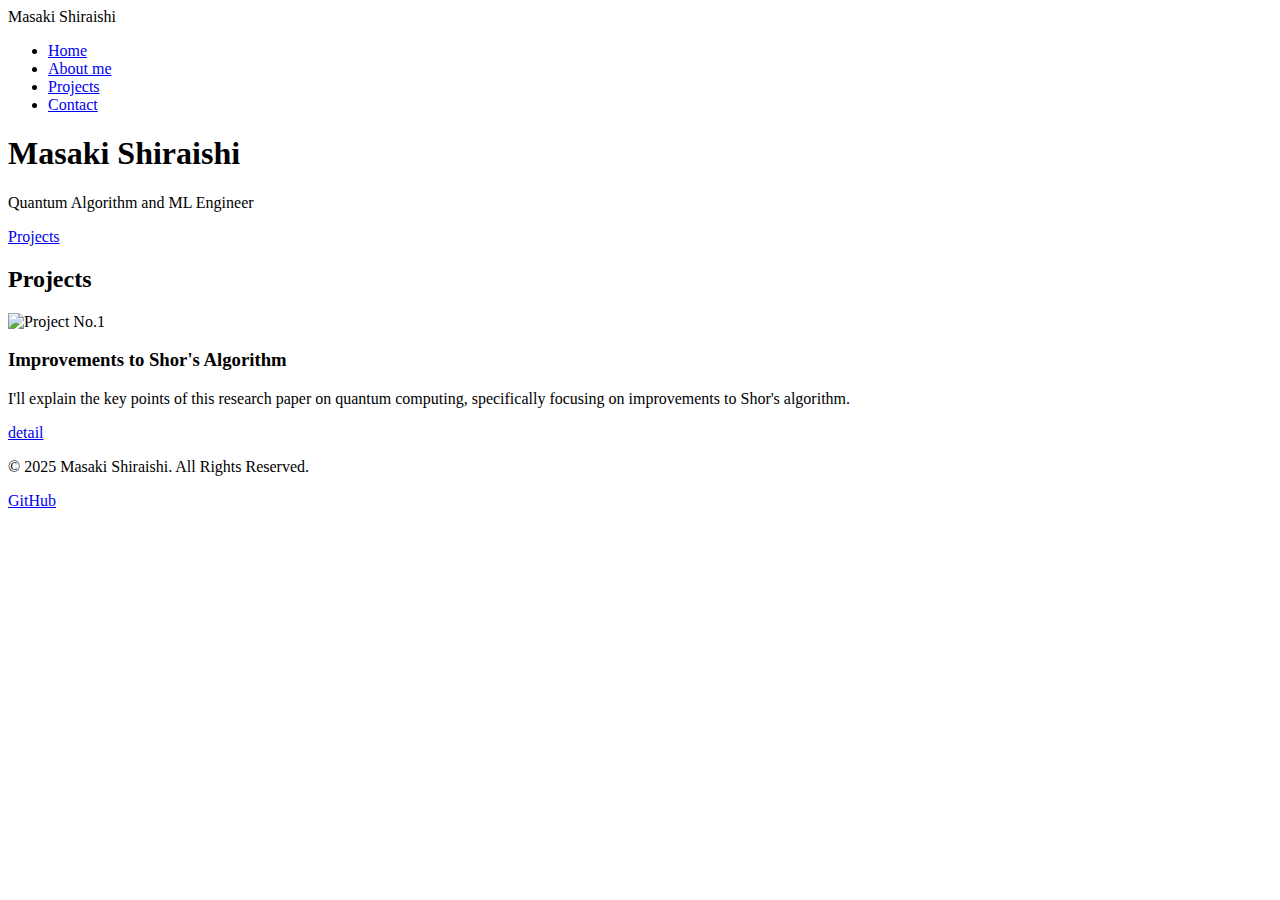
==== index.html @ 68d8b686 "Create index.html" ====
<!DOCTYPE html>
<html lang="ja">
<head>
    <meta charset="UTF-8">
    <meta name="viewport" content="width=device-width, initial-scale=1.0">
    <title>Masaki Shiraishi</title>
    <link rel="stylesheet" href="css/style.css">
    <link rel="stylesheet" href="css/responsive.css">
    <link rel="icon" href="assets/images/favicon.ico">
</head>
<body>
    <header>
        <nav>
            <div class="logo">Masaki Shiraishi</div>
            <ul class="menu">
                <li><a href="index.html" class="active">Home</a></li>
                <li><a href="about.html">About me</a></li>
                <li><a href="projects.html">Projects</a></li>
                <li><a href="contact.html">Contact</a></li>
            </ul>
        </nav>
    </header>

    <main>
        <section class="hero">
            <div class="hero-content">
                <h1>Masaki Shiraishi</h1>
                <p>Quantum Algorithm and ML Engineer</p>
                <a href="projects.html" class="btn">Projects</a>
            </div>
        </section>

        <section class="featured-projects">
            <h2>Projects</h2>
            <div class="projects-grid">
                <!-- プロジェクト1 -->
                <div class="project-card">
                    <img src="assets/images/project1.jpg" alt="Project No.1">
                    <h3>Improvements to Shor's Algorithm</h3>
                    <p>I'll explain the key points of this research paper on quantum computing, specifically focusing on improvements to Shor's algorithm.</p>
                    <a href="#" class="btn-small">detail</a>
                </div>
                
                <!-- 他のプロジェクトも同様に追加 -->
            </div>
        </section>
    </main>

    <footer>
        <p>&copy; 2025 Masaki Shiraishi. All Rights Reserved.</p>
        <div class="social-links">
            <a href="https://github.com/masakishiraishi03" target="_blank">GitHub</a>
            <!-- 他のSNSリンクも追加 -->
        </div>
    </footer>

    <script src="js/main.js"></script>
</body>
</html>
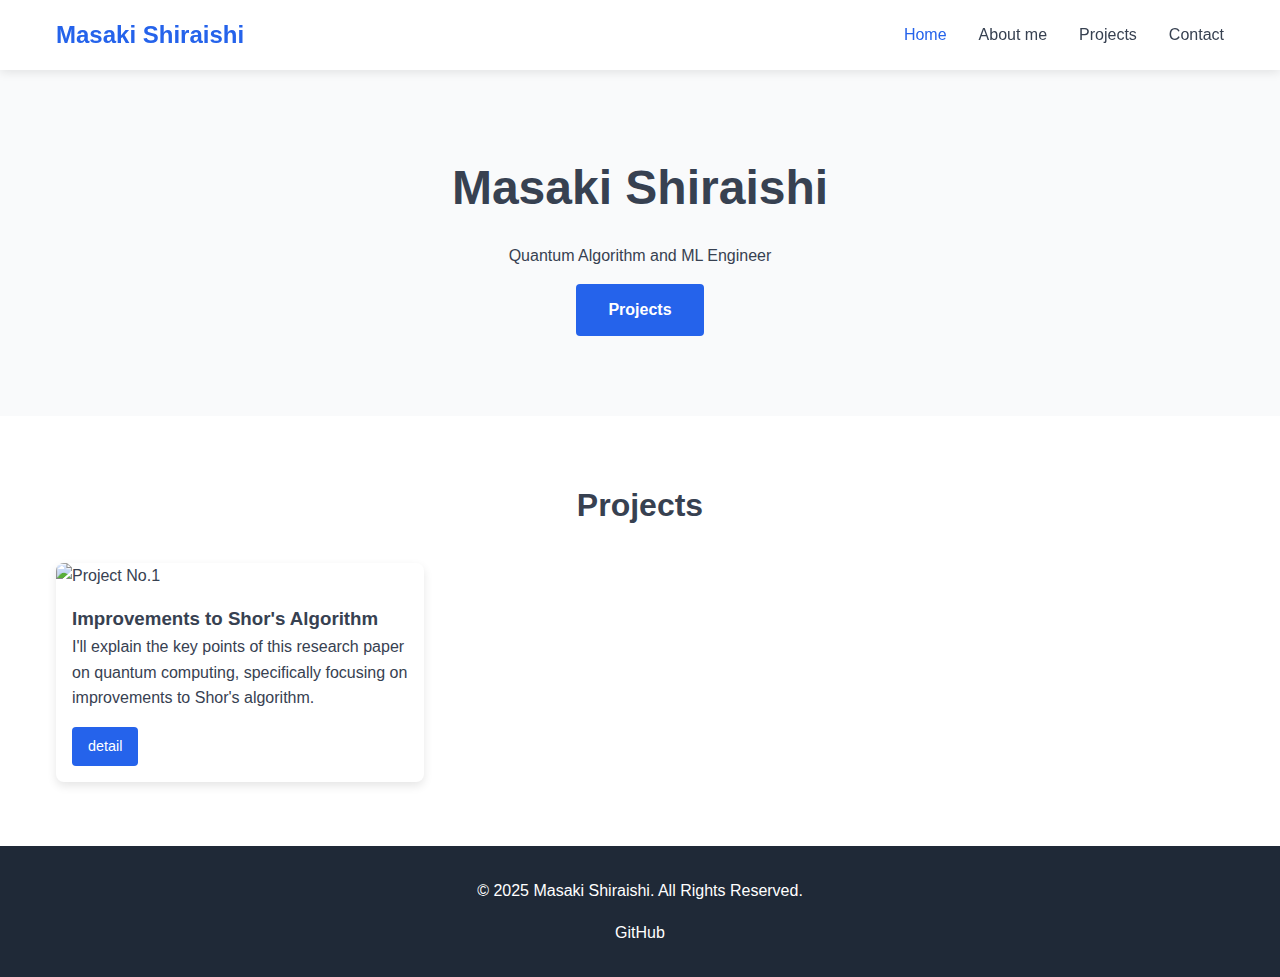
==== commit fbaa9625: "Update index.html" ====
--- a/index.html
+++ b/index.html
@@ -3,7 +3,7 @@
 <head>
     <meta charset="UTF-8">
     <meta name="viewport" content="width=device-width, initial-scale=1.0">
-    <title>Masaki Shiraishi</title>
+    <title>MASAKI SHIRAISHI</title>
     <link rel="stylesheet" href="css/style.css">
     <link rel="stylesheet" href="css/responsive.css">
     <link rel="icon" href="assets/images/favicon.ico">
--- a/css/style.css
+++ b/css/style.css
@@ -0,0 +1,182 @@
+/* style.css */
+:root {
+    --primary-color: #2563eb;
+    --secondary-color: #10b981;
+    --dark-color: #1f2937;
+    --light-color: #f9fafb;
+    --text-color: #374151;
+}
+
+* {
+    margin: 0;
+    padding: 0;
+    box-sizing: border-box;
+}
+
+body {
+    font-family: 'Helvetica Neue', Arial, sans-serif;
+    line-height: 1.6;
+    color: var(--text-color);
+}
+
+header {
+    background-color: white;
+    box-shadow: 0 2px 10px rgba(0,0,0,0.1);
+    position: fixed;
+    width: 100%;
+    top: 0;
+    z-index: 100;
+}
+
+nav {
+    display: flex;
+    justify-content: space-between;
+    align-items: center;
+    max-width: 1200px;
+    margin: 0 auto;
+    padding: 1rem;
+}
+
+.logo {
+    font-size: 1.5rem;
+    font-weight: bold;
+    color: var(--primary-color);
+}
+
+.menu {
+    display: flex;
+    list-style: none;
+}
+
+.menu li {
+    margin-left: 2rem;
+}
+
+.menu a {
+    text-decoration: none;
+    color: var(--text-color);
+    font-weight: 500;
+    transition: color 0.3s;
+}
+
+.menu a:hover, .menu a.active {
+    color: var(--primary-color);
+}
+
+main {
+    margin-top: 70px;  /* ヘッダーの高さ分 */
+    min-height: calc(100vh - 140px);  /* フッターの高さを引く */
+}
+
+.hero {
+    background-color: var(--light-color);
+    padding: 5rem 1rem;
+    text-align: center;
+}
+
+.hero-content h1 {
+    font-size: 3rem;
+    margin-bottom: 1rem;
+}
+
+.btn {
+    display: inline-block;
+    background-color: var(--primary-color);
+    color: white;
+    padding: 0.8rem 2rem;
+    border-radius: 4px;
+    text-decoration: none;
+    font-weight: bold;
+    transition: background-color 0.3s;
+    margin-top: 1rem;
+}
+
+.btn:hover {
+    background-color: #1d4ed8;  /* 少し暗い色 */
+}
+
+.featured-projects {
+    padding: 4rem 1rem;
+    max-width: 1200px;
+    margin: 0 auto;
+}
+
+.featured-projects h2 {
+    text-align: center;
+    margin-bottom: 2rem;
+    font-size: 2rem;
+}
+
+.projects-grid {
+    display: grid;
+    grid-template-columns: repeat(auto-fill, minmax(300px, 1fr));
+    gap: 2rem;
+}
+
+.project-card {
+    border-radius: 8px;
+    overflow: hidden;
+    box-shadow: 0 4px 10px rgba(0,0,0,0.1);
+    transition: transform 0.3s;
+}
+
+.project-card:hover {
+    transform: translateY(-5px);
+}
+
+.project-card img {
+    width: 100%;
+    height: 200px;
+    object-fit: cover;
+}
+
+.project-card h3, .project-card p {
+    padding: 0 1rem;
+}
+
+.project-card h3 {
+    margin-top: 1rem;
+}
+
+.btn-small {
+    display: inline-block;
+    background-color: var(--primary-color);
+    color: white;
+    padding: 0.5rem 1rem;
+    border-radius: 4px;
+    text-decoration: none;
+    font-size: 0.9rem;
+    margin: 1rem;
+}
+
+footer {
+    background-color: var(--dark-color);
+    color: white;
+    text-align: center;
+    padding: 2rem 1rem;
+}
+
+.social-links {
+    margin-top: 1rem;
+}
+
+.social-links a {
+    color: white;
+    margin: 0 0.5rem;
+    text-decoration: none;
+}
+
+/* responsive.css */
+@media (max-width: 768px) {
+    .menu {
+        display: none;  /* モバイルメニューは JavaScript で制御 */
+    }
+    
+    .hero-content h1 {
+        font-size: 2rem;
+    }
+    
+    .projects-grid {
+        grid-template-columns: 1fr;
+    }
+}
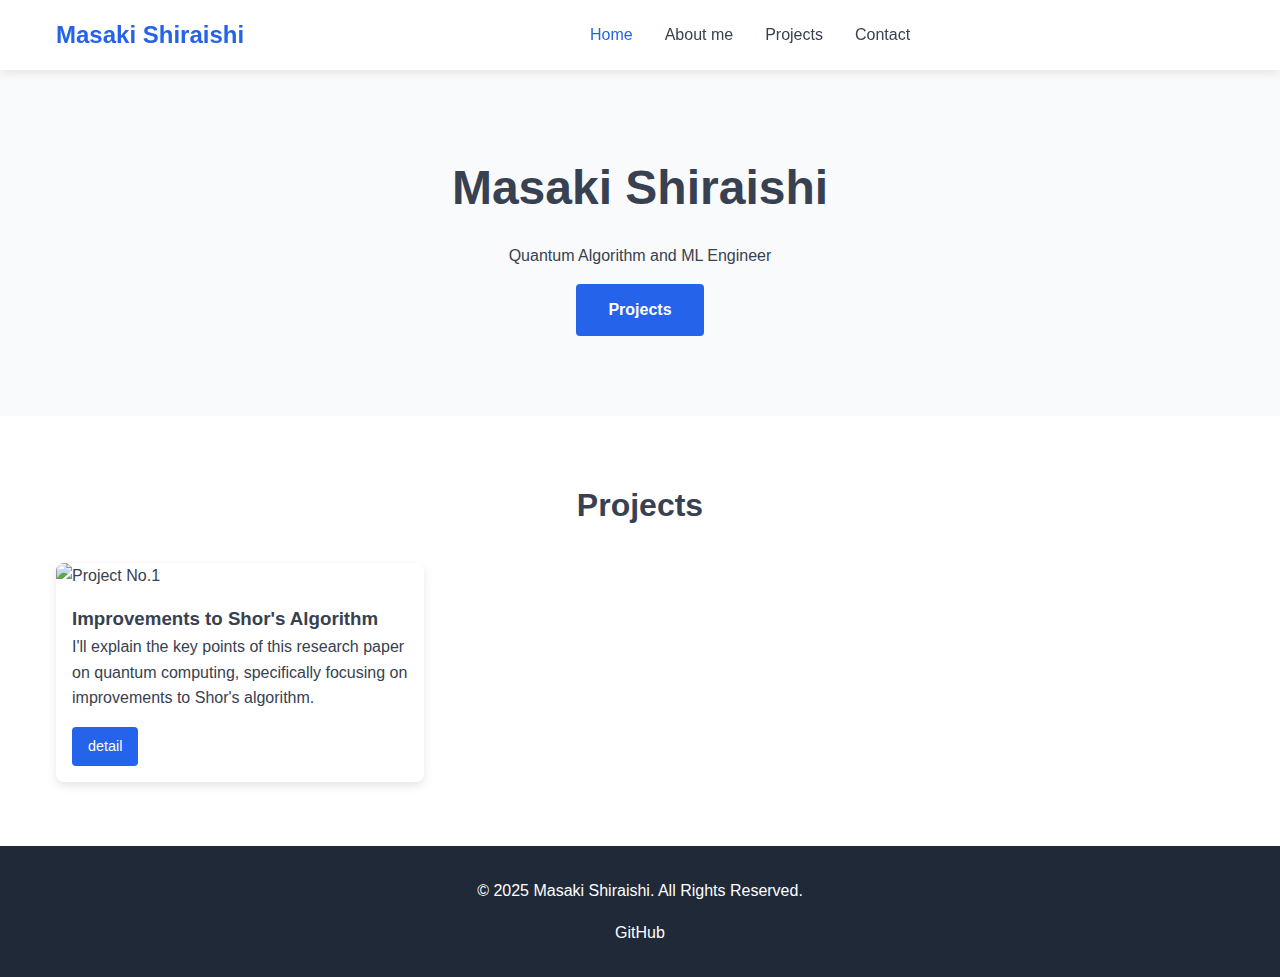
==== commit 3a320723: "Update index.html" ====
--- a/index.html
+++ b/index.html
@@ -18,6 +18,11 @@
                 <li><a href="projects.html">Projects</a></li>
                 <li><a href="contact.html">Contact</a></li>
             </ul>
+            <div class="hamburger">
+                <div class="bar"></div>
+                <div class="bar"></div>
+                <div class="bar"></div>
+            </div>
         </nav>
     </header>
 
--- a/css/style.css
+++ b/css/style.css
@@ -165,18 +165,3 @@
     margin: 0 0.5rem;
     text-decoration: none;
 }
-
-/* responsive.css */
-@media (max-width: 768px) {
-    .menu {
-        display: none;  /* モバイルメニューは JavaScript で制御 */
-    }
-    
-    .hero-content h1 {
-        font-size: 2rem;
-    }
-    
-    .projects-grid {
-        grid-template-columns: 1fr;
-    }
-}
--- a/css/responsive.css
+++ b/css/responsive.css
@@ -0,0 +1,26 @@
+@media (max-width: 768px) {
+    .menu {
+        position: fixed;
+        top: 70px;
+        left: -100%;
+        width: 100%;
+        background-color: white;
+        flex-direction: column;
+        align-items: center;
+        padding: 1rem 0;
+        box-shadow: 0 4px 6px rgba(0,0,0,0.1);
+        transition: left 0.3s ease;
+    }
+    
+    .menu.active {
+        left: 0;
+    }
+    
+    .menu li {
+        margin: 0.7rem 0;
+    }
+    
+    .hamburger {
+        display: flex;
+    }
+}
